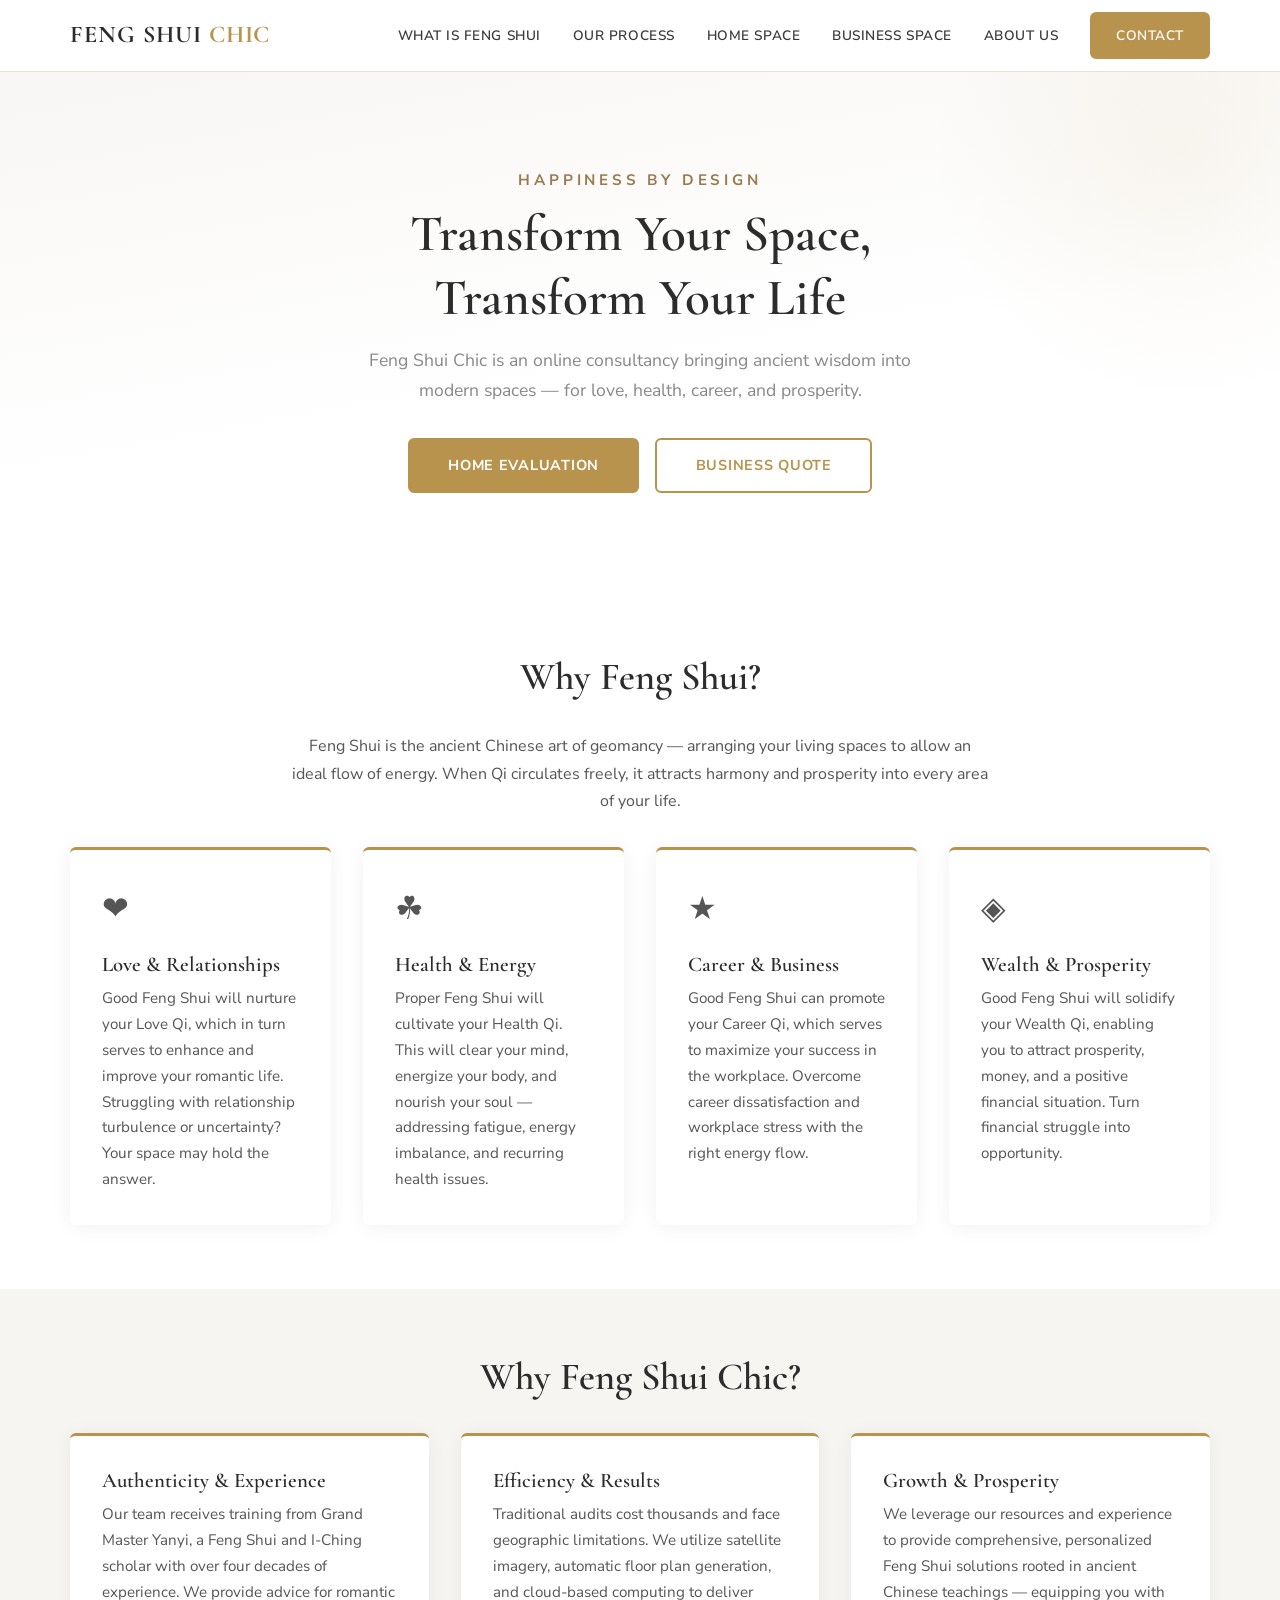
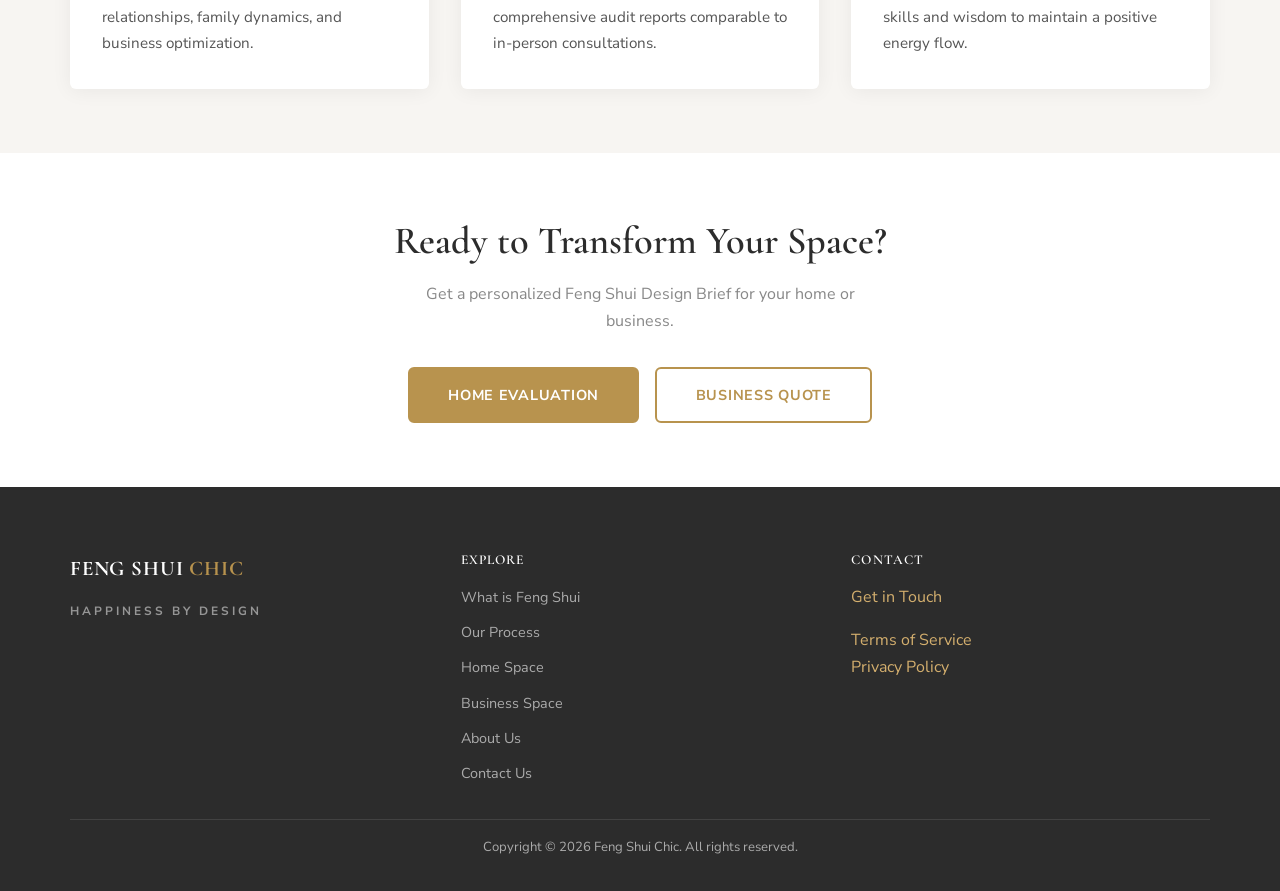
==== index.html @ 9d7634cb "Initial site build: migrate fengshuichic.com from Squarespace to static HTML Complete static site wi" ====
<!DOCTYPE html>
<html lang="en">
<head>
  <meta charset="UTF-8">
  <meta name="viewport" content="width=device-width, initial-scale=1.0">
  <title>Feng Shui Chic — Happiness by Design</title>
  <meta name="description" content="Online Feng Shui consultancy that brings you happiness by design. Good Feng Shui remedies for love, relationship, career, health, wealth, and business.">

  <!-- Open Graph -->
  <meta property="og:title" content="Feng Shui Chic — Happiness by Design">
  <meta property="og:description" content="Online Feng Shui consultancy that brings you happiness by design. Good Feng Shui remedies for love, relationship, career, health, wealth, and business.">
  <meta property="og:type" content="website">
  <meta property="og:url" content="https://fengshuichic.com/">
  <meta property="og:image" content="https://fengshuichic.com/images/og-image.jpg">
  <meta property="og:site_name" content="Feng Shui Chic">
  <meta name="twitter:card" content="summary_large_image">

  <!-- Fonts -->
  <link rel="preconnect" href="https://fonts.googleapis.com">
  <link rel="preconnect" href="https://fonts.gstatic.com" crossorigin>
  <link href="https://fonts.googleapis.com/css2?family=Cormorant+Garamond:ital,wght@0,400;0,600;0,700;1,400&family=Nunito+Sans:wght@400;600;700&display=swap" rel="stylesheet">

  <!-- Styles -->
  <link rel="stylesheet" href="css/styles.css">

  <!-- Favicon -->
  <link rel="icon" href="images/favicon.ico" sizes="any">

  <!-- Google Tag Manager -->
  <script>(function(w,d,s,l,i){w[l]=w[l]||[];w[l].push({'gtm.start':
  new Date().getTime(),event:'gtm.js'});var f=d.getElementsByTagName(s)[0],
  j=d.createElement(s),dl=l!='dataLayer'?'&l='+l:'';j.async=true;j.src=
  'https://www.googletagmanager.com/gtm.js?id='+i+dl;f.parentNode.insertBefore(j,f);
  })(window,document,'script','dataLayer','GTM-XXXXXXX');</script>
</head>
<body>
  <!-- Google Tag Manager (noscript) -->
  <noscript><iframe src="https://www.googletagmanager.com/ns.html?id=GTM-XXXXXXX" height="0" width="0" style="display:none;visibility:hidden"></iframe></noscript>

  <!-- Header -->
  <header class="header">
    <div class="container">
      <a href="/" class="logo">FENG SHUI <span>CHIC</span></a>
      <nav>
        <button class="nav__toggle" aria-label="Toggle menu" aria-expanded="false">
          <span></span><span></span><span></span>
        </button>
        <ul class="nav__list">
          <li><a href="what-is-feng-shui.html" class="nav__link">What is Feng Shui</a></li>
          <li><a href="our-process.html" class="nav__link">Our Process</a></li>
          <li><a href="home-space.html" class="nav__link">Home Space</a></li>
          <li><a href="business-space.html" class="nav__link">Business Space</a></li>
          <li><a href="about.html" class="nav__link">About Us</a></li>
          <li><a href="contact.html" class="nav__link btn btn--primary" style="padding:.6rem 1.5rem">Contact</a></li>
        </ul>
      </nav>
    </div>
  </header>

  <!-- Hero -->
  <section class="hero">
    <div class="container">
      <p class="hero__tagline">Happiness by Design</p>
      <h1 class="hero__title">Transform Your Space,<br>Transform Your Life</h1>
      <p class="hero__subtitle">Feng Shui Chic is an online consultancy bringing ancient wisdom into modern spaces — for love, health, career, and prosperity.</p>
      <div class="hero__actions">
        <a href="home-space.html" class="btn btn--primary">Home Evaluation</a>
        <a href="business-space.html" class="btn btn--outline">Business Quote</a>
      </div>
    </div>
  </section>

  <!-- Why Feng Shui -->
  <section class="section">
    <div class="container">
      <h2 class="text-center" style="margin-bottom:var(--space-md)">Why Feng Shui?</h2>
      <p class="text-center" style="max-width:700px;margin:0 auto var(--space-md)">Feng Shui is the ancient Chinese art of geomancy — arranging your living spaces to allow an ideal flow of energy. When Qi circulates freely, it attracts harmony and prosperity into every area of your life.</p>
      <div class="cards">

        <div class="card">
          <span class="card__icon" aria-hidden="true">&#10084;</span>
          <h3 class="card__title">Love &amp; Relationships</h3>
          <p class="card__text">Good Feng Shui will nurture your Love Qi, which in turn serves to enhance and improve your romantic life. Struggling with relationship turbulence or uncertainty? Your space may hold the answer.</p>
        </div>

        <div class="card">
          <span class="card__icon" aria-hidden="true">&#9752;</span>
          <h3 class="card__title">Health &amp; Energy</h3>
          <p class="card__text">Proper Feng Shui will cultivate your Health Qi. This will clear your mind, energize your body, and nourish your soul — addressing fatigue, energy imbalance, and recurring health issues.</p>
        </div>

        <div class="card">
          <span class="card__icon" aria-hidden="true">&#9733;</span>
          <h3 class="card__title">Career &amp; Business</h3>
          <p class="card__text">Good Feng Shui can promote your Career Qi, which serves to maximize your success in the workplace. Overcome career dissatisfaction and workplace stress with the right energy flow.</p>
        </div>

        <div class="card">
          <span class="card__icon" aria-hidden="true">&#9672;</span>
          <h3 class="card__title">Wealth &amp; Prosperity</h3>
          <p class="card__text">Good Feng Shui will solidify your Wealth Qi, enabling you to attract prosperity, money, and a positive financial situation. Turn financial struggle into opportunity.</p>
        </div>

      </div>
    </div>
  </section>

  <!-- Why Feng Shui Chic -->
  <section class="section section--alt">
    <div class="container">
      <h2 class="text-center" style="margin-bottom:var(--space-md)">Why Feng Shui Chic?</h2>
      <div class="cards">

        <div class="card">
          <h3 class="card__title">Authenticity &amp; Experience</h3>
          <p class="card__text">Our team receives training from Grand Master Yanyi, a Feng Shui and I-Ching scholar with over four decades of experience. We provide advice for romantic relationships, family dynamics, and business optimization.</p>
        </div>

        <div class="card">
          <h3 class="card__title">Efficiency &amp; Results</h3>
          <p class="card__text">Traditional audits cost thousands and face geographic limitations. We utilize satellite imagery, automatic floor plan generation, and cloud-based computing to deliver comprehensive audit reports comparable to in-person consultations.</p>
        </div>

        <div class="card">
          <h3 class="card__title">Growth &amp; Prosperity</h3>
          <p class="card__text">We leverage our resources and experience to provide comprehensive, personalized Feng Shui solutions rooted in ancient Chinese teachings — equipping you with skills and wisdom to maintain a positive energy flow.</p>
        </div>

      </div>
    </div>
  </section>

  <!-- CTA -->
  <section class="section text-center">
    <div class="container">
      <h2>Ready to Transform Your Space?</h2>
      <p style="max-width:500px;margin:var(--space-sm) auto var(--space-md);color:var(--color-muted)">Get a personalized Feng Shui Design Brief for your home or business.</p>
      <div class="hero__actions">
        <a href="home-space.html" class="btn btn--primary">Home Evaluation</a>
        <a href="business-space.html" class="btn btn--outline">Business Quote</a>
      </div>
    </div>
  </section>

  <!-- Footer -->
  <footer class="footer">
    <div class="container">
      <div class="footer__inner">
        <div class="footer__brand">
          <a href="/" class="logo">FENG SHUI <span>CHIC</span></a>
          <p>Happiness by Design</p>
        </div>
        <div class="footer__links">
          <h4>Explore</h4>
          <ul>
            <li><a href="what-is-feng-shui.html">What is Feng Shui</a></li>
            <li><a href="our-process.html">Our Process</a></li>
            <li><a href="home-space.html">Home Space</a></li>
            <li><a href="business-space.html">Business Space</a></li>
            <li><a href="about.html">About Us</a></li>
            <li><a href="contact.html">Contact Us</a></li>
          </ul>
        </div>
        <div class="footer__contact">
          <h4>Contact</h4>
          <p><a href="contact.html">Get in Touch</a></p>
          <ul style="margin-top:var(--space-sm)">
            <li><a href="terms-of-service.html">Terms of Service</a></li>
            <li><a href="privacy-policy.html">Privacy Policy</a></li>
          </ul>
        </div>
      </div>
      <div class="footer__bottom">
        <p>Copyright &copy; <span data-year></span> Feng Shui Chic. All rights reserved.</p>
      </div>
    </div>
  </footer>

  <script src="js/main.js"></script>
</body>
</html>
---- css/styles.css ----
/* ==========================================================================
   Feng Shui Chic — Styles
   ========================================================================== */

/* ---------- Custom Properties ---------- */
:root {
  /* Palette — inspired by the five feng shui elements */
  --color-charcoal:   #2c2c2c;
  --color-dark:       #3a3a3a;
  --color-body:       #555;
  --color-muted:      #888;
  --color-light:      #f7f5f2;
  --color-white:      #fff;
  --color-gold:       #b8934e;
  --color-gold-light: #d4af6e;
  --color-sage:       #7a8f6e;
  --color-sage-light: #e8ede5;
  --color-earth:      #c4a77d;
  --color-border:     #e5e0da;

  /* Typography */
  --font-heading: 'Cormorant Garamond', Georgia, serif;
  --font-body:    'Nunito Sans', 'Helvetica Neue', Arial, sans-serif;

  /* Spacing */
  --space-xs:  0.5rem;
  --space-sm:  1rem;
  --space-md:  2rem;
  --space-lg:  4rem;
  --space-xl:  6rem;

  /* Layout */
  --max-width:  1140px;
  --nav-height: 72px;
  --radius:     6px;
  --shadow:     0 2px 20px rgba(0,0,0,.06);
  --shadow-lg:  0 8px 40px rgba(0,0,0,.10);
  --transition: .3s ease;
}

/* ---------- Reset ---------- */
*,
*::before,
*::after { box-sizing: border-box; margin: 0; padding: 0; }

html { scroll-behavior: smooth; -webkit-text-size-adjust: 100%; }

body {
  font-family: var(--font-body);
  font-size: 1rem;
  line-height: 1.7;
  color: var(--color-body);
  background: var(--color-white);
  -webkit-font-smoothing: antialiased;
}

img { max-width: 100%; height: auto; display: block; }
a   { color: var(--color-gold); text-decoration: none; transition: color var(--transition); }
a:hover { color: var(--color-gold-light); }

h1, h2, h3, h4 {
  font-family: var(--font-heading);
  color: var(--color-charcoal);
  font-weight: 600;
  line-height: 1.25;
}
h1 { font-size: clamp(2rem, 5vw, 3.2rem); }
h2 { font-size: clamp(1.6rem, 4vw, 2.4rem); }
h3 { font-size: clamp(1.2rem, 3vw, 1.6rem); }

ul { list-style: none; }

/* ---------- Utility ---------- */
.container {
  width: 90%;
  max-width: var(--max-width);
  margin: 0 auto;
}
.section {
  padding: var(--space-lg) 0;
}
.section--alt {
  background: var(--color-light);
}
.text-center { text-align: center; }
.sr-only {
  position: absolute; width: 1px; height: 1px;
  padding: 0; margin: -1px; overflow: hidden;
  clip: rect(0,0,0,0); border: 0;
}

/* ---------- Buttons ---------- */
.btn {
  display: inline-block;
  padding: 0.85rem 2.4rem;
  border-radius: var(--radius);
  font-family: var(--font-body);
  font-size: 0.9rem;
  font-weight: 700;
  letter-spacing: 0.05em;
  text-transform: uppercase;
  cursor: pointer;
  transition: all var(--transition);
  border: 2px solid transparent;
}
.btn--primary {
  background: var(--color-gold);
  color: var(--color-white);
  border-color: var(--color-gold);
}
.btn--primary:hover {
  background: transparent;
  color: var(--color-gold);
}
.btn--outline {
  background: transparent;
  color: var(--color-gold);
  border-color: var(--color-gold);
}
.btn--outline:hover {
  background: var(--color-gold);
  color: var(--color-white);
}

/* ---------- Header / Nav ---------- */
.header {
  position: fixed;
  top: 0; left: 0; right: 0;
  height: var(--nav-height);
  background: rgba(255,255,255,.97);
  backdrop-filter: blur(8px);
  z-index: 1000;
  border-bottom: 1px solid var(--color-border);
  transition: box-shadow var(--transition);
}
.header.scrolled {
  box-shadow: var(--shadow);
}
.header .container {
  display: flex;
  align-items: center;
  justify-content: space-between;
  height: 100%;
}
.logo {
  font-family: var(--font-heading);
  font-size: 1.5rem;
  font-weight: 700;
  color: var(--color-charcoal);
  letter-spacing: 0.04em;
}
.logo:hover { color: var(--color-gold); }
.logo span { color: var(--color-gold); }

.nav__list {
  display: flex;
  gap: 2rem;
  align-items: center;
}
.nav__link {
  font-size: 0.85rem;
  font-weight: 600;
  letter-spacing: 0.04em;
  text-transform: uppercase;
  color: var(--color-dark);
  position: relative;
  padding-bottom: 4px;
}
.nav__link::after {
  content: '';
  position: absolute;
  bottom: 0; left: 0;
  width: 0; height: 2px;
  background: var(--color-gold);
  transition: width var(--transition);
}
.nav__link:hover,
.nav__link--active {
  color: var(--color-gold);
}
.nav__link.btn--primary,
.nav__link.btn--primary.nav__link--active {
  color: var(--color-white);
}
.nav__link:hover::after,
.nav__link--active::after {
  width: 100%;
}

/* Mobile nav toggle */
.nav__toggle {
  display: none;
  flex-direction: column;
  gap: 5px;
  background: none;
  border: none;
  cursor: pointer;
  padding: 4px;
}
.nav__toggle span {
  display: block;
  width: 24px;
  height: 2px;
  background: var(--color-charcoal);
  transition: all var(--transition);
}
.nav__toggle.active span:nth-child(1) {
  transform: rotate(45deg) translate(5px, 5px);
}
.nav__toggle.active span:nth-child(2) {
  opacity: 0;
}
.nav__toggle.active span:nth-child(3) {
  transform: rotate(-45deg) translate(5px, -5px);
}

/* ---------- Hero ---------- */
.hero {
  padding: calc(var(--nav-height) + var(--space-xl)) 0 var(--space-xl);
  text-align: center;
  background: linear-gradient(170deg, var(--color-light) 0%, var(--color-white) 60%);
  position: relative;
  overflow: hidden;
}
.hero::before {
  content: '';
  position: absolute;
  width: 500px; height: 500px;
  border-radius: 50%;
  background: radial-gradient(circle, rgba(184,147,78,.08) 0%, transparent 70%);
  top: -100px; right: -150px;
  pointer-events: none;
}
.hero__tagline {
  font-family: var(--font-body);
  font-style: normal;
  font-weight: 700;
  font-size: clamp(0.85rem, 2vw, 0.95rem);
  color: #9a7b4f;
  text-transform: uppercase;
  letter-spacing: 0.25em;
  margin-bottom: var(--space-xs);
}
.hero__title {
  margin-bottom: var(--space-sm);
}
.hero__subtitle {
  max-width: 600px;
  margin: 0 auto var(--space-md);
  font-size: 1.1rem;
  color: var(--color-muted);
}
.hero__actions {
  display: flex;
  gap: var(--space-sm);
  justify-content: center;
  flex-wrap: wrap;
}

/* ---------- Page Header (inner pages) ---------- */
.page-header {
  padding: calc(var(--nav-height) + var(--space-lg)) 0 var(--space-md);
  text-align: center;
  background: var(--color-light);
}
.page-header__tagline {
  font-family: var(--font-body);
  font-style: normal;
  font-weight: 700;
  font-size: 0.85rem;
  color: #9a7b4f;
  text-transform: uppercase;
  letter-spacing: 0.25em;
  margin-bottom: var(--space-xs);
}
.page-header__title {
  margin-bottom: var(--space-xs);
}

/* ---------- Cards Grid ---------- */
.cards {
  display: grid;
  grid-template-columns: repeat(auto-fit, minmax(260px, 1fr));
  gap: var(--space-md);
}
.card {
  background: var(--color-white);
  border-radius: var(--radius);
  padding: var(--space-md);
  box-shadow: var(--shadow);
  transition: transform var(--transition), box-shadow var(--transition);
  border-top: 3px solid var(--color-gold);
}
.card:hover {
  transform: translateY(-4px);
  box-shadow: var(--shadow-lg);
}
.card__icon {
  font-size: 2rem;
  margin-bottom: var(--space-sm);
  display: block;
}
.card__title {
  margin-bottom: var(--space-xs);
  font-size: 1.3rem;
}
.card__text {
  font-size: 0.95rem;
  color: var(--color-body);
}

/* ---------- Features / Two Column ---------- */
.two-col {
  display: grid;
  grid-template-columns: 1fr 1fr;
  gap: var(--space-lg);
  align-items: center;
}
.two-col__text h2 {
  margin-bottom: var(--space-sm);
}
.two-col__text p {
  margin-bottom: var(--space-sm);
}

/* ---------- Process Steps ---------- */
.steps {
  counter-reset: step;
}
.step {
  display: grid;
  grid-template-columns: 80px 1fr;
  gap: var(--space-md);
  align-items: start;
  padding: var(--space-md) 0;
  border-bottom: 1px solid var(--color-border);
}
.step:last-child { border-bottom: none; }
.step__number {
  counter-increment: step;
  width: 64px; height: 64px;
  border-radius: 50%;
  background: var(--color-gold);
  color: var(--color-white);
  font-family: var(--font-heading);
  font-size: 1.5rem;
  font-weight: 700;
  display: flex;
  align-items: center;
  justify-content: center;
}
.step__title {
  margin-bottom: var(--space-xs);
}
.step__text {
  color: var(--color-body);
  font-size: 0.95rem;
}

/* ---------- About ---------- */
.about-grid {
  display: grid;
  grid-template-columns: 1fr 1fr;
  gap: var(--space-lg);
  align-items: start;
}
.about-grid__img {
  border-radius: var(--radius);
  object-fit: cover;
  width: 100%;
  max-height: 500px;
}

/* ---------- Forms ---------- */
.form-section {
  max-width: 680px;
  margin: 0 auto;
  padding: var(--space-lg) 0;
}
.form-section p {
  text-align: center;
  margin-bottom: var(--space-md);
  color: var(--color-body);
}
.form__group {
  margin-bottom: var(--space-sm);
}
.form__label {
  display: block;
  font-weight: 600;
  font-size: 0.9rem;
  color: var(--color-charcoal);
  margin-bottom: 0.35rem;
}
.form__label .required {
  color: var(--color-gold);
  margin-left: 2px;
}
.form__input,
.form__textarea,
.form__select {
  width: 100%;
  padding: 0.8rem 1rem;
  border: 1px solid var(--color-border);
  border-radius: var(--radius);
  font-family: var(--font-body);
  font-size: 0.95rem;
  color: var(--color-charcoal);
  background: var(--color-white);
  transition: border-color var(--transition), box-shadow var(--transition);
}
.form__input:focus,
.form__textarea:focus,
.form__select:focus {
  outline: none;
  border-color: var(--color-gold);
  box-shadow: 0 0 0 3px rgba(184,147,78,.15);
}
.form__textarea {
  min-height: 140px;
  resize: vertical;
}
.form__row {
  display: grid;
  grid-template-columns: 1fr 1fr;
  gap: var(--space-sm);
}
.form__submit {
  margin-top: var(--space-md);
  text-align: center;
}
.form__error {
  color: #c0392b;
  font-size: 0.82rem;
  margin-top: 0.25rem;
  display: none;
}
.form__input.invalid,
.form__textarea.invalid,
.form__select.invalid {
  border-color: #c0392b;
}
.form__input.invalid + .form__error,
.form__textarea.invalid + .form__error,
.form__select.invalid + .form__error {
  display: block;
}

/* Honeypot */
.form__hp { display: none !important; }

/* ---------- Legal Pages ---------- */
.legal {
  max-width: 760px;
  margin: 0 auto;
  padding: var(--space-md) 0 var(--space-lg);
}
.legal h2 {
  font-size: 1.3rem;
  margin: var(--space-md) 0 var(--space-xs);
}
.legal p {
  margin-bottom: var(--space-sm);
}

/* ---------- Thank You ---------- */
.thank-you {
  min-height: 60vh;
  display: flex;
  flex-direction: column;
  align-items: center;
  justify-content: center;
  text-align: center;
  padding: calc(var(--nav-height) + var(--space-lg)) var(--space-sm) var(--space-lg);
}
.thank-you h1 {
  margin-bottom: var(--space-sm);
}
.thank-you p {
  margin-bottom: var(--space-md);
  font-size: 1.1rem;
  color: var(--color-muted);
}

/* ---------- 404 ---------- */
.not-found {
  min-height: 60vh;
  display: flex;
  flex-direction: column;
  align-items: center;
  justify-content: center;
  text-align: center;
  padding: calc(var(--nav-height) + var(--space-lg)) var(--space-sm) var(--space-lg);
}
.not-found h1 {
  font-size: clamp(4rem, 10vw, 8rem);
  color: var(--color-gold);
  line-height: 1;
}
.not-found p {
  margin: var(--space-sm) 0 var(--space-md);
  font-size: 1.1rem;
  color: var(--color-muted);
}

/* ---------- Footer ---------- */
.footer {
  background: var(--color-charcoal);
  color: rgba(255,255,255,.6);
  padding: var(--space-lg) 0 var(--space-md);
}
.footer__inner {
  display: grid;
  grid-template-columns: 1fr 1fr 1fr;
  gap: var(--space-md);
  align-items: start;
  margin-bottom: var(--space-md);
}
.footer__brand .logo {
  color: var(--color-white);
  font-size: 1.3rem;
  margin-bottom: var(--space-xs);
  display: inline-block;
}
.footer__brand p {
  font-size: 0.75rem;
  font-style: normal;
  font-weight: 700;
  font-family: var(--font-body);
  color: rgba(255,255,255,.5);
  text-transform: uppercase;
  letter-spacing: 0.25em;
  margin-top: 0.4rem;
}
.footer__links h4 {
  color: var(--color-white);
  font-size: 0.85rem;
  text-transform: uppercase;
  letter-spacing: 0.08em;
  margin-bottom: var(--space-sm);
}
.footer__links ul {
  display: flex;
  flex-direction: column;
  gap: 0.5rem;
}
.footer__links a {
  color: rgba(255,255,255,.6);
  font-size: 0.9rem;
  transition: color var(--transition);
}
.footer__links a:hover { color: var(--color-gold-light); }
.footer__contact h4 {
  color: var(--color-white);
  font-size: 0.85rem;
  text-transform: uppercase;
  letter-spacing: 0.08em;
  margin-bottom: var(--space-sm);
}
.footer__contact a {
  color: var(--color-gold-light);
}
.footer__bottom {
  border-top: 1px solid rgba(255,255,255,.1);
  padding-top: var(--space-sm);
  text-align: center;
  font-size: 0.82rem;
}

/* ---------- Responsive ---------- */
@media (max-width: 900px) {
  .two-col,
  .about-grid {
    grid-template-columns: 1fr;
  }
  .footer__inner {
    grid-template-columns: 1fr;
    text-align: center;
  }
  .footer__links ul {
    align-items: center;
  }
}

@media (max-width: 768px) {
  .nav__toggle { display: flex; }
  .nav__list {
    position: fixed;
    top: var(--nav-height); left: 0; right: 0;
    background: var(--color-white);
    flex-direction: column;
    padding: var(--space-md) 0;
    gap: 0;
    transform: translateY(-100%);
    opacity: 0;
    pointer-events: none;
    transition: all var(--transition);
    border-bottom: 1px solid var(--color-border);
    box-shadow: var(--shadow);
  }
  .nav__list.open {
    transform: translateY(0);
    opacity: 1;
    pointer-events: auto;
  }
  .nav__link {
    display: block;
    padding: 0.8rem var(--space-md);
    font-size: 0.95rem;
  }
  .nav__link::after { display: none; }

  .form__row {
    grid-template-columns: 1fr;
  }
  .step {
    grid-template-columns: 56px 1fr;
    gap: var(--space-sm);
  }
  .step__number {
    width: 48px; height: 48px;
    font-size: 1.2rem;
  }
  .cards {
    grid-template-columns: 1fr;
  }
}

@media (max-width: 480px) {
  .hero {
    padding: calc(var(--nav-height) + var(--space-lg)) 0 var(--space-lg);
  }
  .hero__actions {
    flex-direction: column;
    align-items: center;
  }
  .btn { width: 100%; text-align: center; }
}
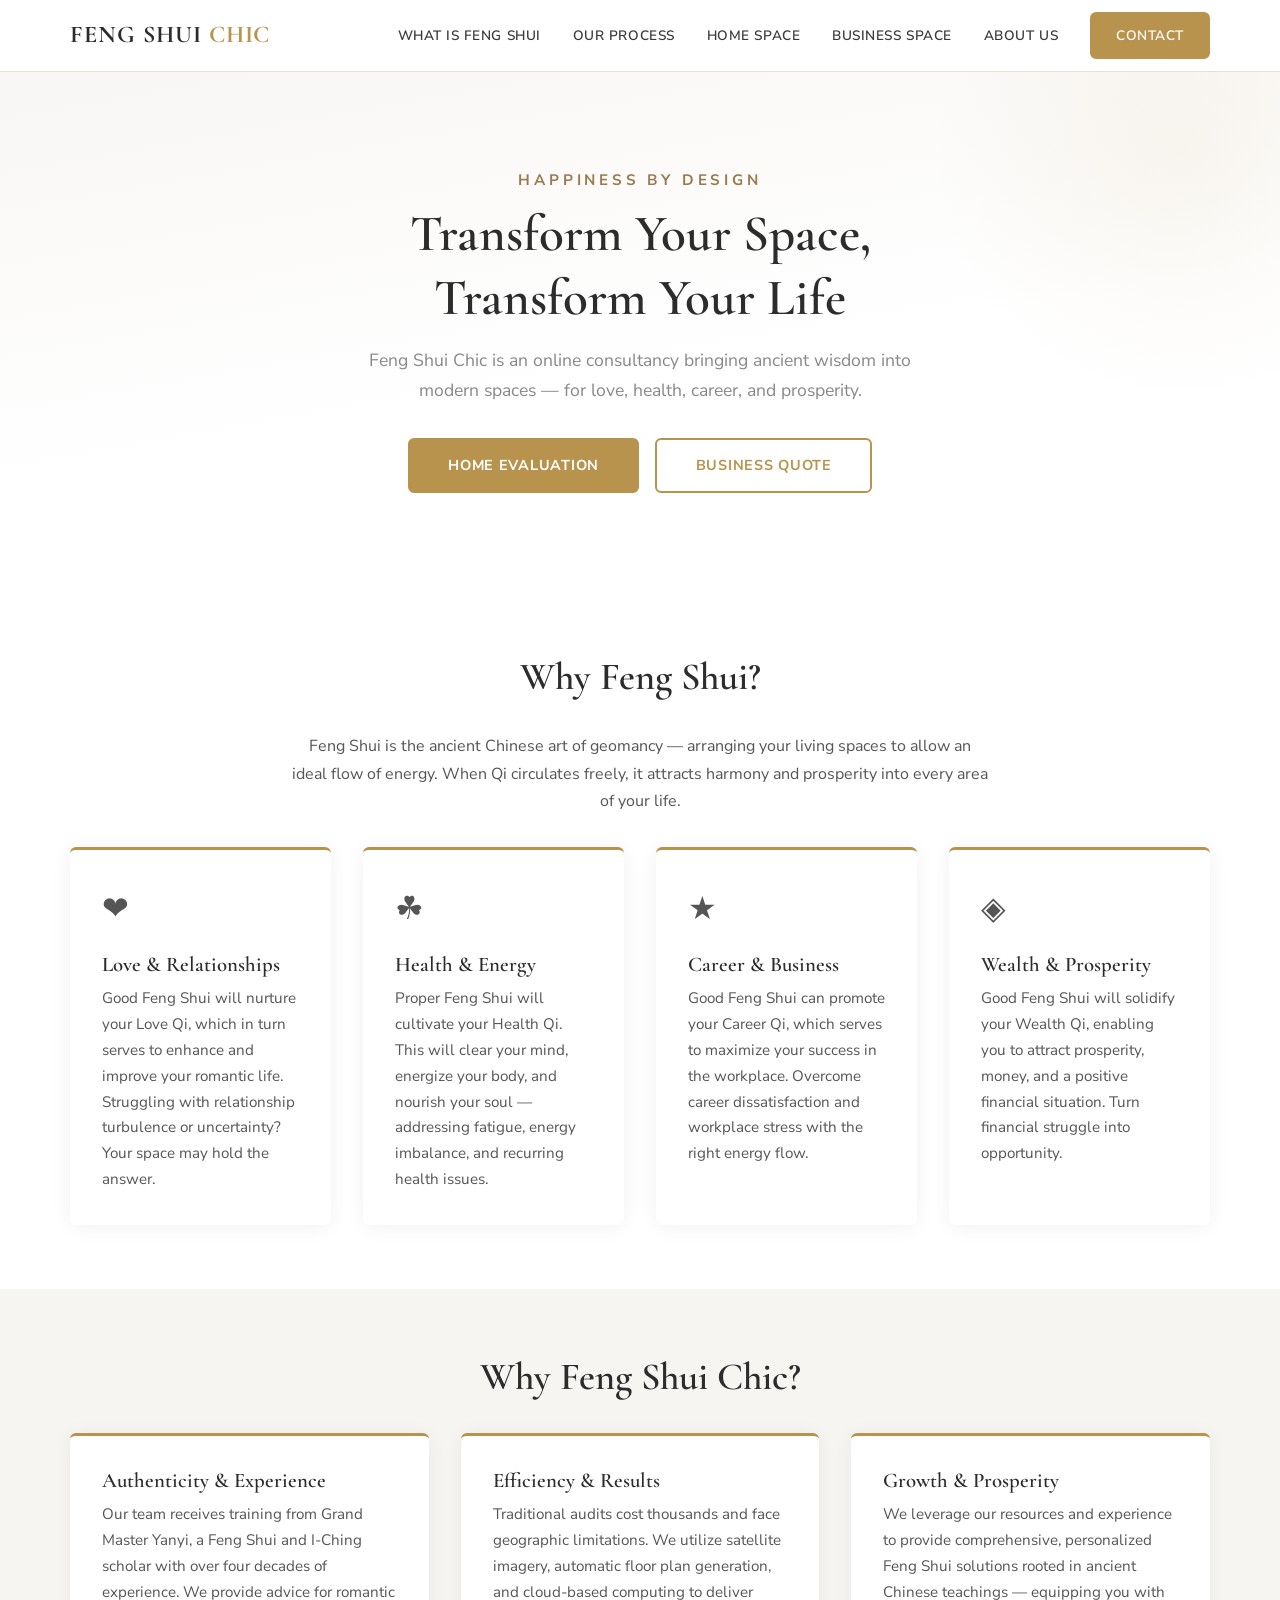
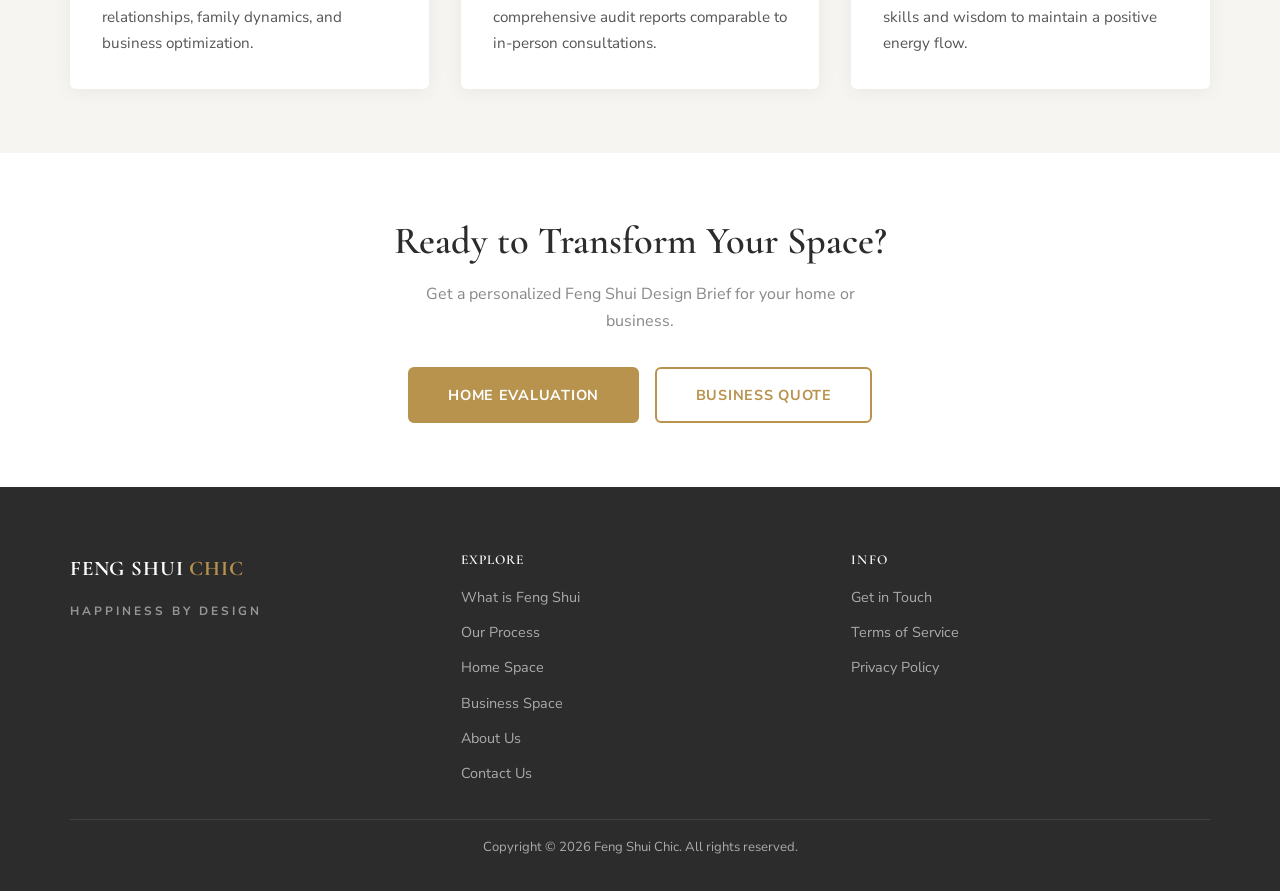
==== commit 71606c00: "Polish: add CTAs, tighten legal layout, clean up footer - About page: add "Get in Touch" + "Request " ====
--- a/index.html
+++ b/index.html
@@ -162,9 +162,9 @@
           </ul>
         </div>
         <div class="footer__contact">
-          <h4>Contact</h4>
-          <p><a href="contact.html">Get in Touch</a></p>
-          <ul style="margin-top:var(--space-sm)">
+          <h4>Info</h4>
+          <ul>
+            <li><a href="contact.html">Get in Touch</a></li>
             <li><a href="terms-of-service.html">Terms of Service</a></li>
             <li><a href="privacy-policy.html">Privacy Policy</a></li>
           </ul>
--- a/css/styles.css
+++ b/css/styles.css
@@ -375,7 +375,7 @@
 .form-section {
   max-width: 680px;
   margin: 0 auto;
-  padding: var(--space-lg) 0;
+  padding: var(--space-lg) 5%;
 }
 .form-section p {
   text-align: center;
@@ -453,11 +453,14 @@
 .legal {
   max-width: 760px;
   margin: 0 auto;
-  padding: var(--space-md) 0 var(--space-lg);
+  padding: 0 5% var(--space-lg);
 }
 .legal h2 {
   font-size: 1.3rem;
   margin: var(--space-md) 0 var(--space-xs);
+}
+.legal h2:first-child {
+  margin-top: 0;
 }
 .legal p {
   margin-bottom: var(--space-sm);
@@ -557,7 +560,17 @@
   letter-spacing: 0.08em;
   margin-bottom: var(--space-sm);
 }
+.footer__contact ul {
+  display: flex;
+  flex-direction: column;
+  gap: 0.5rem;
+}
 .footer__contact a {
+  color: rgba(255,255,255,.6);
+  font-size: 0.9rem;
+  transition: color var(--transition);
+}
+.footer__contact a:hover {
   color: var(--color-gold-light);
 }
 .footer__bottom {
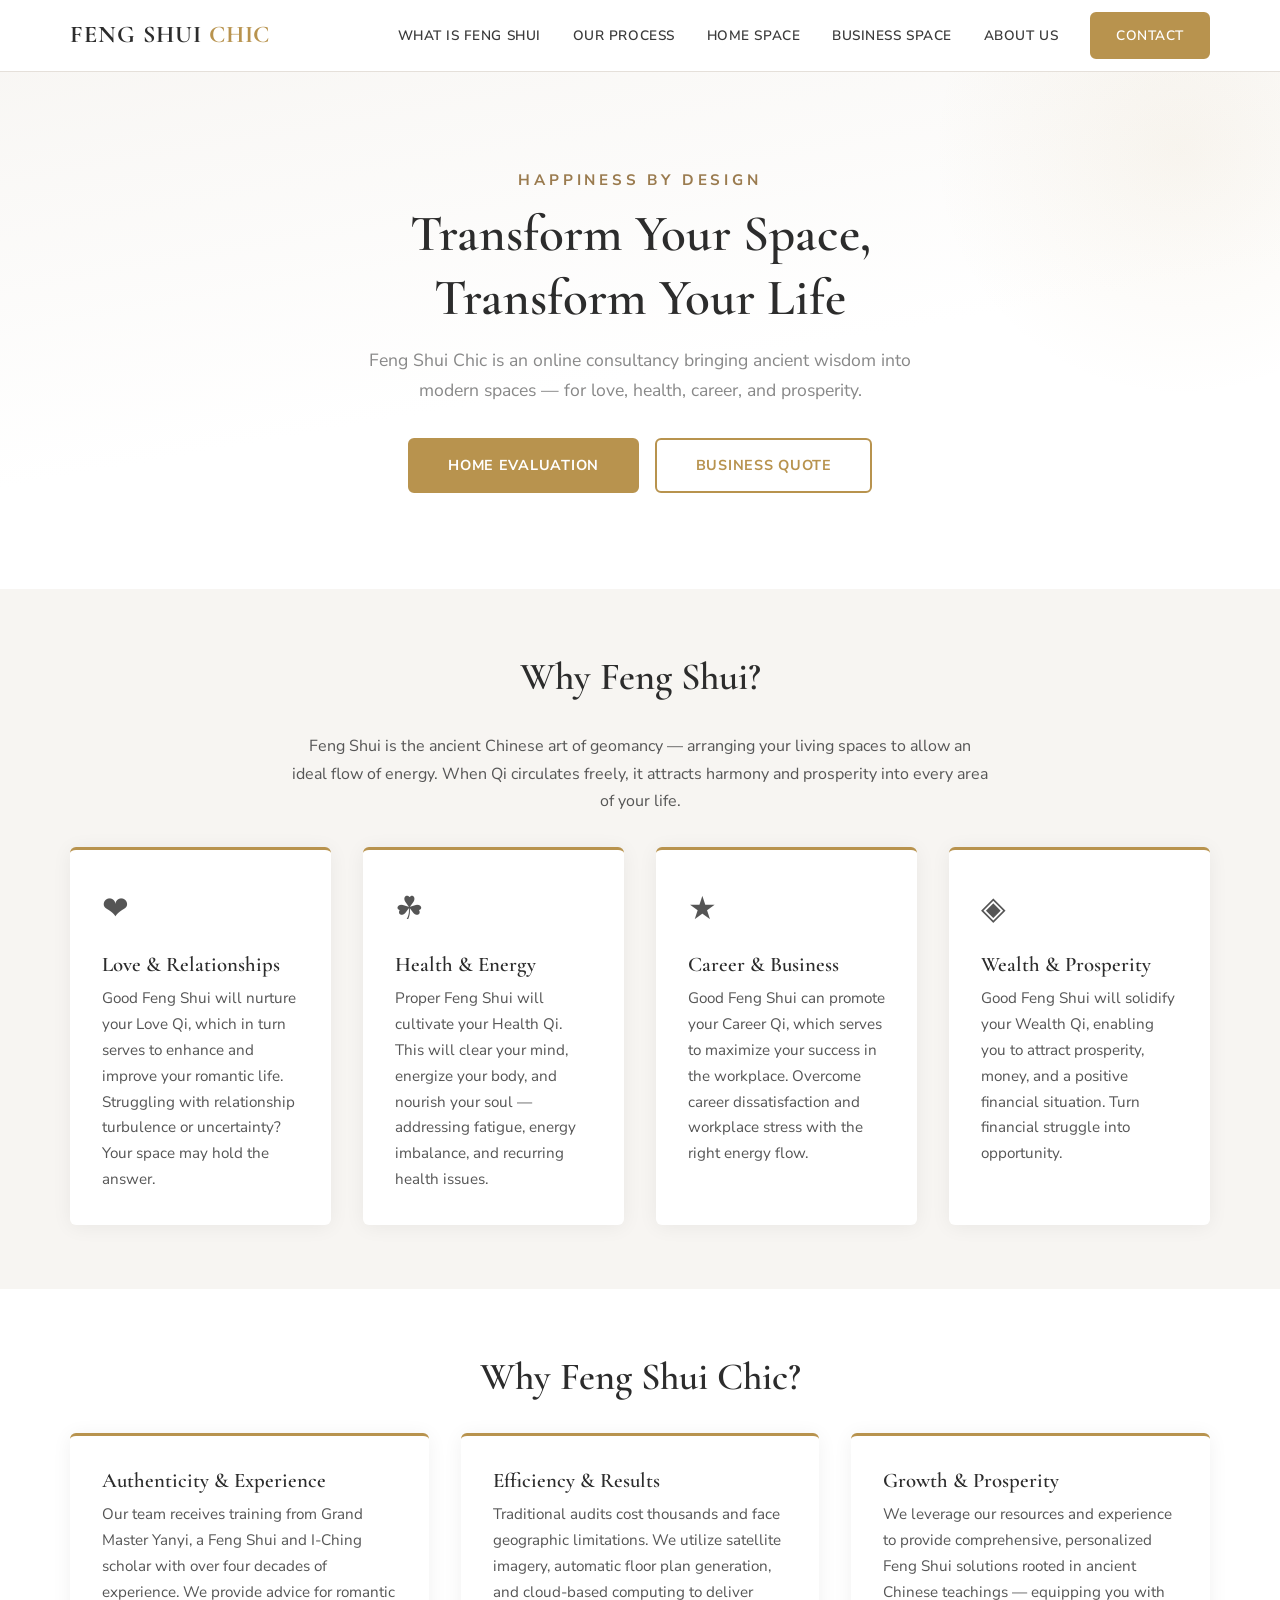
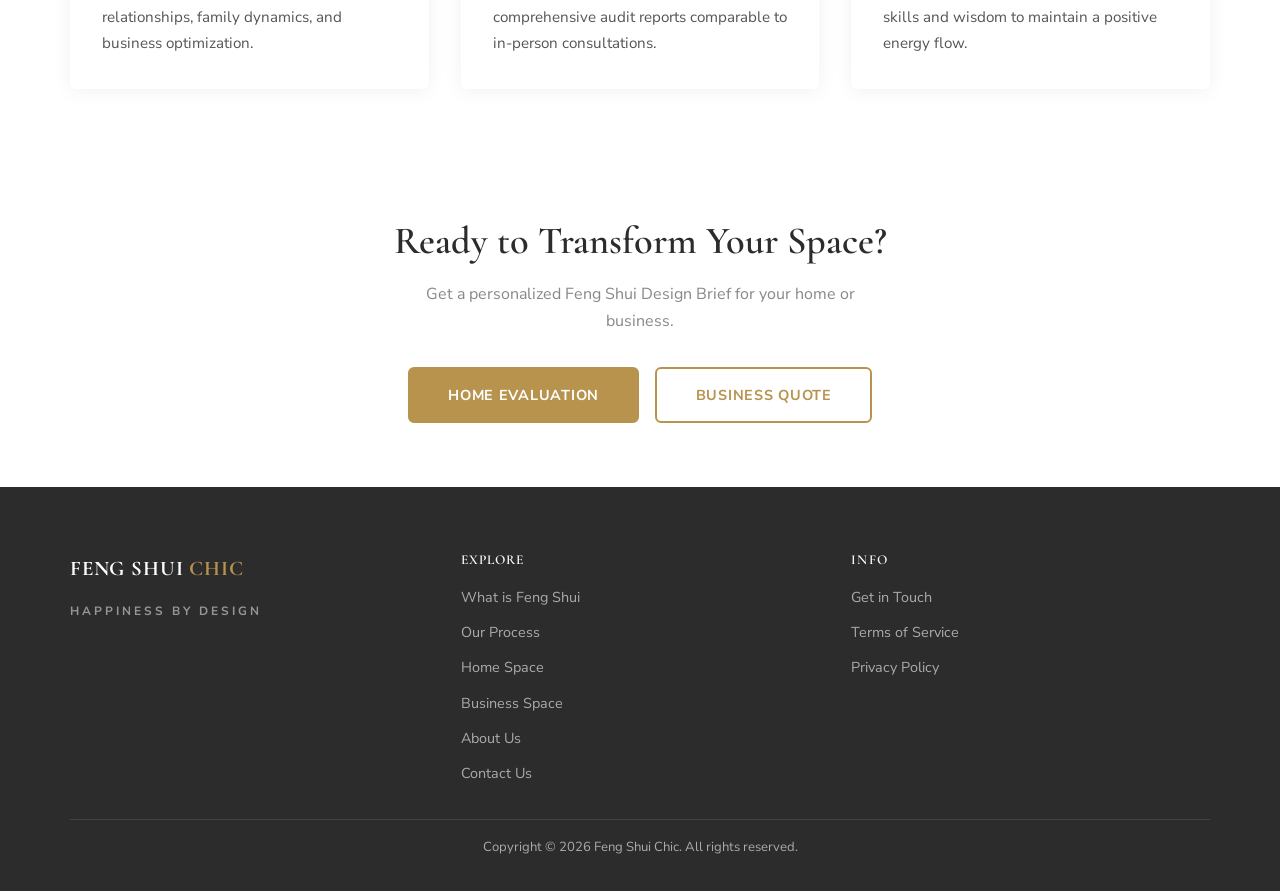
==== commit 753e96c5: "Add OG image, Schema.org structured data, fix section backgrounds - Create og-image.jpg (1200x630) f" ====
--- a/index.html
+++ b/index.html
@@ -26,16 +26,58 @@
   <!-- Favicon -->
   <link rel="icon" href="images/favicon.ico" sizes="any">
 
+  <!-- Structured Data -->
+  <script type="application/ld+json">
+  {
+    "@context": "https://schema.org",
+    "@type": "ProfessionalService",
+    "name": "Feng Shui Chic",
+    "url": "https://fengshuichic.com",
+    "logo": "https://fengshuichic.com/images/og-image.jpg",
+    "description": "Online Feng Shui consultancy that brings you happiness by design. Good Feng Shui remedies for love, relationship, career, health, wealth, and business.",
+    "sameAs": [],
+    "serviceType": ["Feng Shui Consultation", "Home Feng Shui Evaluation", "Business Feng Shui Evaluation"],
+    "areaServed": {
+      "@type": "Place",
+      "name": "Worldwide"
+    },
+    "hasOfferCatalog": {
+      "@type": "OfferCatalog",
+      "name": "Feng Shui Services",
+      "itemListElement": [
+        {
+          "@type": "Offer",
+          "itemOffered": {
+            "@type": "Service",
+            "name": "Home Space Design Brief",
+            "url": "https://fengshuichic.com/home-space.html"
+          }
+        },
+        {
+          "@type": "Offer",
+          "itemOffered": {
+            "@type": "Service",
+            "name": "Business Space Design Brief",
+            "url": "https://fengshuichic.com/business-space.html"
+          }
+        }
+      ]
+    }
+  }
+  </script>
+
   <!-- Google Tag Manager -->
   <script>(function(w,d,s,l,i){w[l]=w[l]||[];w[l].push({'gtm.start':
   new Date().getTime(),event:'gtm.js'});var f=d.getElementsByTagName(s)[0],
   j=d.createElement(s),dl=l!='dataLayer'?'&l='+l:'';j.async=true;j.src=
   'https://www.googletagmanager.com/gtm.js?id='+i+dl;f.parentNode.insertBefore(j,f);
-  })(window,document,'script','dataLayer','GTM-XXXXXXX');</script>
+  })(window,document,'script','dataLayer','GTM-MFKGKZD5');</script>
 </head>
 <body>
   <!-- Google Tag Manager (noscript) -->
-  <noscript><iframe src="https://www.googletagmanager.com/ns.html?id=GTM-XXXXXXX" height="0" width="0" style="display:none;visibility:hidden"></iframe></noscript>
+  <noscript><iframe src="https://www.googletagmanager.com/ns.html?id=GTM-MFKGKZD5" height="0" width="0" style="display:none;visibility:hidden"></iframe></noscript>
+
+
 
   <!-- Header -->
   <header class="header">
@@ -71,11 +113,11 @@
   </section>
 
   <!-- Why Feng Shui -->
-  <section class="section">
+  <section class="section section--alt">
     <div class="container">
       <h2 class="text-center" style="margin-bottom:var(--space-md)">Why Feng Shui?</h2>
       <p class="text-center" style="max-width:700px;margin:0 auto var(--space-md)">Feng Shui is the ancient Chinese art of geomancy — arranging your living spaces to allow an ideal flow of energy. When Qi circulates freely, it attracts harmony and prosperity into every area of your life.</p>
-      <div class="cards">
+      <div class="cards cards--quad">
 
         <div class="card">
           <span class="card__icon" aria-hidden="true">&#10084;</span>
@@ -106,7 +148,7 @@
   </section>
 
   <!-- Why Feng Shui Chic -->
-  <section class="section section--alt">
+  <section class="section">
     <div class="container">
       <h2 class="text-center" style="margin-bottom:var(--space-md)">Why Feng Shui Chic?</h2>
       <div class="cards">
--- a/css/styles.css
+++ b/css/styles.css
@@ -291,6 +291,10 @@
   transition: transform var(--transition), box-shadow var(--transition);
   border-top: 3px solid var(--color-gold);
 }
+.cards--quad {
+  grid-template-columns: repeat(2, 1fr);
+}
+
 .card:hover {
   transform: translateY(-4px);
   box-shadow: var(--shadow-lg);
@@ -581,6 +585,12 @@
 }
 
 /* ---------- Responsive ---------- */
+@media (min-width: 1024px) {
+  .cards--quad {
+    grid-template-columns: repeat(4, 1fr);
+  }
+}
+
 @media (max-width: 900px) {
   .two-col,
   .about-grid {
@@ -634,7 +644,8 @@
     width: 48px; height: 48px;
     font-size: 1.2rem;
   }
-  .cards {
+  .cards,
+  .cards.cards--quad {
     grid-template-columns: 1fr;
   }
 }
